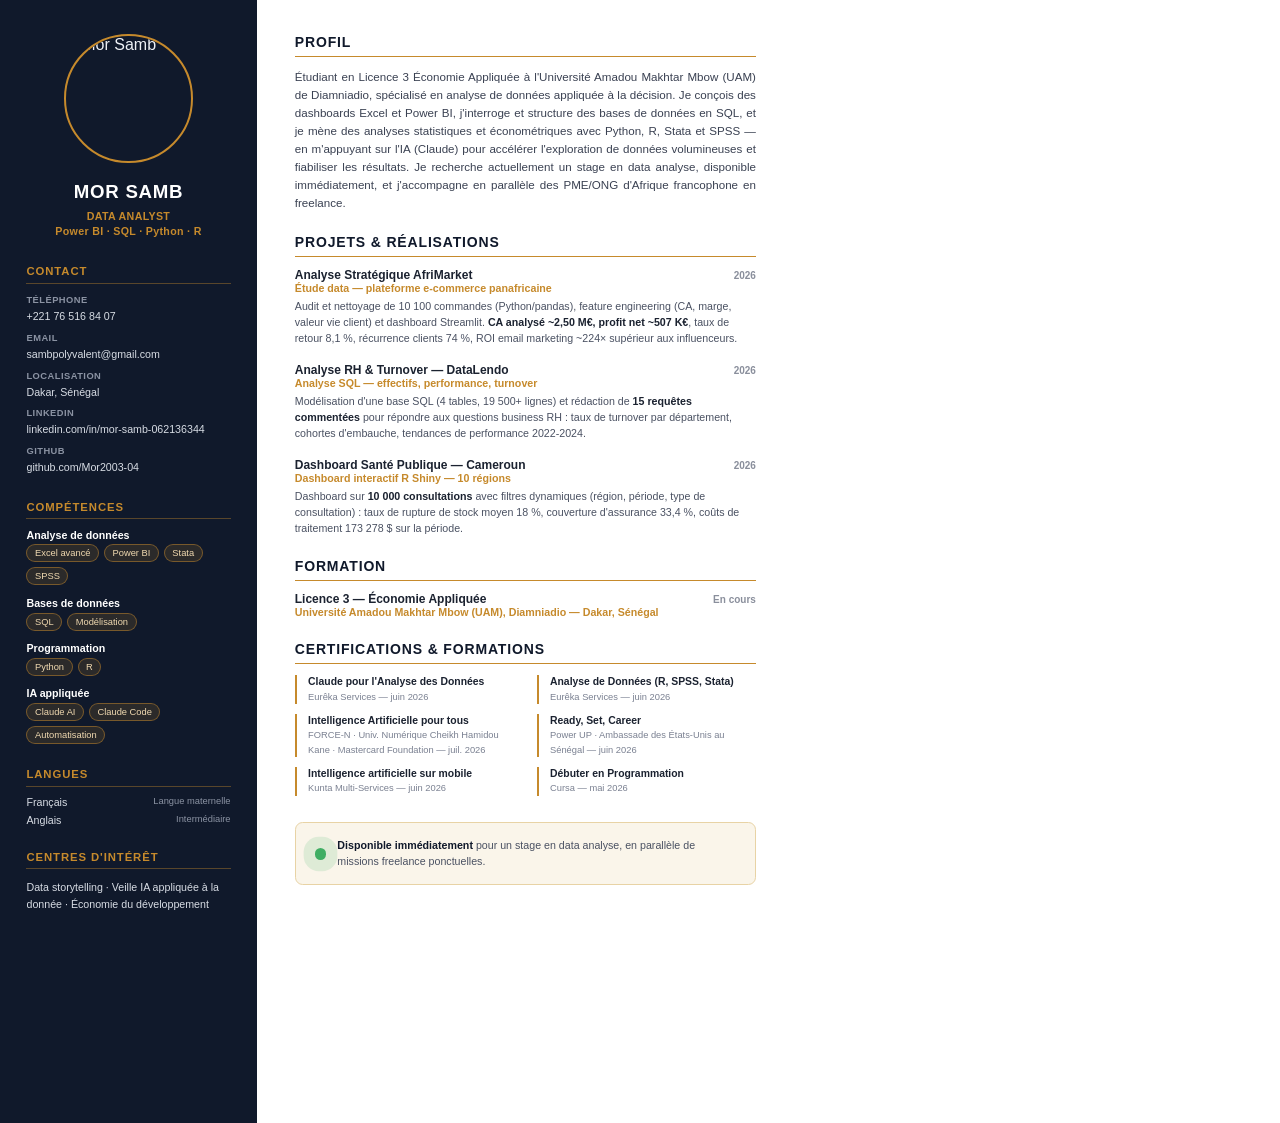
==== cv/cv-template.html @ 2011b8c5 "Restrict professional photo to the CV; restore original site photo, adjust English level The polishe" ====
<!DOCTYPE html>
<html lang="fr">
<head>
<meta charset="UTF-8">
<title>Mor SAMB — CV</title>
<style>
  @page { size: A4; margin: 0; }
  * { margin: 0; padding: 0; box-sizing: border-box; }
  html, body {
    width: 210mm;
    height: 297mm;
    font-family: 'Segoe UI', Arial, sans-serif;
    color: #1b2230;
    background: #ffffff;
  }
  .page {
    display: grid;
    grid-template-columns: 68mm 1fr;
    width: 210mm;
    min-height: 297mm;
  }

  /* ---------- SIDEBAR ---------- */
  .sidebar {
    background: #10192b;
    color: #eef1f6;
    padding: 9mm 7mm;
  }
  .photo-wrap {
    width: 34mm;
    height: 34mm;
    border-radius: 50%;
    overflow: hidden;
    margin: 0 auto 5mm;
    border: 2px solid #c68a2c;
  }
  .photo-wrap img {
    width: 100%;
    height: 100%;
    object-fit: cover;
    display: block;
  }
  .sidebar h1 {
    font-size: 14pt;
    text-align: center;
    letter-spacing: 0.04em;
    font-weight: 700;
    color: #ffffff;
  }
  .sidebar .role {
    text-align: center;
    font-size: 8pt;
    color: #c68a2c;
    font-weight: 600;
    letter-spacing: 0.03em;
    margin-top: 1.5mm;
    margin-bottom: 7mm;
    line-height: 1.4;
  }
  .side-block { margin-bottom: 6.5mm; }
  .side-title {
    font-size: 8.5pt;
    font-weight: 700;
    text-transform: uppercase;
    letter-spacing: 0.08em;
    color: #c68a2c;
    margin-bottom: 2.5mm;
    padding-bottom: 1.5mm;
    border-bottom: 1px solid rgba(198,138,44,0.4);
  }
  .contact-item {
    font-size: 8pt;
    line-height: 1.6;
    color: #d7dce4;
    word-break: break-word;
    margin-bottom: 1.5mm;
  }
  .contact-item b { color: #ffffff; display: block; font-size: 7pt; text-transform: uppercase; letter-spacing: 0.05em; color: #8b93a3; }
  .skill-group { margin-bottom: 3mm; }
  .skill-group .cat { font-size: 8pt; font-weight: 700; color: #ffffff; margin-bottom: 1mm; }
  .tag-row { display: flex; flex-wrap: wrap; gap: 1.3mm; }
  .tag {
    font-size: 7pt;
    background: rgba(198,138,44,0.15);
    border: 1px solid rgba(198,138,44,0.5);
    color: #f0d9b0;
    padding: 0.8mm 2mm;
    border-radius: 3mm;
  }
  .lang-row { display: flex; justify-content: space-between; font-size: 8pt; margin-bottom: 1.5mm; color: #d7dce4; }
  .lang-row span.level { color: #8b93a3; font-size: 7pt; }

  /* ---------- MAIN ---------- */
  .main { padding: 9mm 10mm; }
  .main-section { margin-bottom: 6mm; }
  .main-title {
    font-size: 10.5pt;
    font-weight: 700;
    text-transform: uppercase;
    letter-spacing: 0.06em;
    color: #10192b;
    margin-bottom: 3mm;
    padding-bottom: 1.5mm;
    border-bottom: 1.5px solid #c68a2c;
  }
  .profile-text {
    font-size: 8.7pt;
    line-height: 1.55;
    color: #3a4152;
    text-align: justify;
  }
  .entry { margin-bottom: 4.5mm; }
  .entry:last-child { margin-bottom: 0; }
  .entry-head {
    display: flex;
    justify-content: space-between;
    align-items: baseline;
    gap: 3mm;
  }
  .entry-title { font-size: 9pt; font-weight: 700; color: #1b2230; }
  .entry-org { font-size: 8pt; color: #c68a2c; font-weight: 600; }
  .entry-date { font-size: 7.5pt; color: #8a8f9c; white-space: nowrap; font-weight: 600; }
  .entry-desc { font-size: 8pt; line-height: 1.5; color: #4a5162; margin-top: 1mm; }
  .entry-desc b { color: #1b2230; }

  .cert-grid { display: grid; grid-template-columns: 1fr 1fr; gap: 2.5mm 6mm; }
  .cert-item { font-size: 7.8pt; line-height: 1.4; padding-left: 3mm; border-left: 2px solid #c68a2c; }
  .cert-item .c-title { font-weight: 700; color: #1b2230; display: block; }
  .cert-item .c-meta { color: #7a8091; font-size: 7pt; }

  .edu-item { margin-bottom: 2mm; }

  .avail-box {
    margin-top: 7mm;
    display: flex;
    align-items: center;
    gap: 3mm;
    background: #faf5ea;
    border: 1px solid #e8d3a5;
    border-radius: 2mm;
    padding: 4mm 5mm;
    font-size: 8pt;
    color: #4a5162;
    line-height: 1.45;
  }
  .avail-box b { color: #10192b; }
  .avail-dot {
    flex: 0 0 auto;
    width: 3mm;
    height: 3mm;
    border-radius: 50%;
    background: #3fae63;
    box-shadow: 0 0 0 3mm rgba(63,174,99,0.15);
  }
</style>
</head>
<body>
  <div class="page">
    <aside class="sidebar">
      <div class="photo-wrap"><img src="data:image/jpeg;base64,{{PHOTO_BASE64}}" alt="Mor Samb"></div>
      <h1>MOR SAMB</h1>
      <p class="role">DATA ANALYST<br>Power BI · SQL · Python · R</p>

      <div class="side-block">
        <div class="side-title">Contact</div>
        <div class="contact-item"><b>Téléphone</b>+221 76 516 84 07</div>
        <div class="contact-item"><b>Email</b>sambpolyvalent@gmail.com</div>
        <div class="contact-item"><b>Localisation</b>Dakar, Sénégal</div>
        <div class="contact-item"><b>LinkedIn</b>linkedin.com/in/mor-samb-062136344</div>
        <div class="contact-item"><b>GitHub</b>github.com/Mor2003-04</div>
      </div>

      <div class="side-block">
        <div class="side-title">Compétences</div>
        <div class="skill-group">
          <div class="cat">Analyse de données</div>
          <div class="tag-row">
            <span class="tag">Excel avancé</span><span class="tag">Power BI</span><span class="tag">Stata</span><span class="tag">SPSS</span>
          </div>
        </div>
        <div class="skill-group">
          <div class="cat">Bases de données</div>
          <div class="tag-row"><span class="tag">SQL</span><span class="tag">Modélisation</span></div>
        </div>
        <div class="skill-group">
          <div class="cat">Programmation</div>
          <div class="tag-row"><span class="tag">Python</span><span class="tag">R</span></div>
        </div>
        <div class="skill-group">
          <div class="cat">IA appliquée</div>
          <div class="tag-row"><span class="tag">Claude AI</span><span class="tag">Claude Code</span><span class="tag">Automatisation</span></div>
        </div>
      </div>

      <div class="side-block">
        <div class="side-title">Langues</div>
        <div class="lang-row"><span>Français</span><span class="level">Langue maternelle</span></div>
        <div class="lang-row"><span>Anglais</span><span class="level">Intermédiaire</span></div>
      </div>

      <div class="side-block">
        <div class="side-title">Centres d'intérêt</div>
        <div class="contact-item" style="margin:0;">Data storytelling · Veille IA appliquée à la donnée · Économie du développement</div>
      </div>
    </aside>

    <main class="main">
      <section class="main-section">
        <div class="main-title">Profil</div>
        <p class="profile-text">
          Étudiant en Licence 3 Économie Appliquée à l'Université Amadou Makhtar Mbow (UAM) de Diamniadio,
          spécialisé en analyse de données appliquée à la décision. Je conçois des dashboards Excel et Power BI,
          j'interroge et structure des bases de données en SQL, et je mène des analyses statistiques et
          économétriques avec Python, R, Stata et SPSS — en m'appuyant sur l'IA (Claude) pour accélérer
          l'exploration de données volumineuses et fiabiliser les résultats. Je recherche actuellement un stage
          en data analyse, disponible immédiatement, et j'accompagne en parallèle des PME/ONG d'Afrique
          francophone en freelance.
        </p>
      </section>

      <section class="main-section">
        <div class="main-title">Projets &amp; réalisations</div>

        <div class="entry">
          <div class="entry-head">
            <span class="entry-title">Analyse Stratégique AfriMarket</span>
            <span class="entry-date">2026</span>
          </div>
          <div class="entry-org">Étude data — plateforme e-commerce panafricaine</div>
          <p class="entry-desc">
            Audit et nettoyage de 10 100 commandes (Python/pandas), feature engineering (CA, marge, valeur vie
            client) et dashboard Streamlit. <b>CA analysé ~2,50 M€, profit net ~507 K€</b>, taux de retour 8,1 %,
            récurrence clients 74 %, ROI email marketing ~224× supérieur aux influenceurs.
          </p>
        </div>

        <div class="entry">
          <div class="entry-head">
            <span class="entry-title">Analyse RH &amp; Turnover — DataLendo</span>
            <span class="entry-date">2026</span>
          </div>
          <div class="entry-org">Analyse SQL — effectifs, performance, turnover</div>
          <p class="entry-desc">
            Modélisation d'une base SQL (4 tables, 19 500+ lignes) et rédaction de <b>15 requêtes commentées</b>
            pour répondre aux questions business RH : taux de turnover par département, cohortes d'embauche,
            tendances de performance 2022-2024.
          </p>
        </div>

        <div class="entry">
          <div class="entry-head">
            <span class="entry-title">Dashboard Santé Publique — Cameroun</span>
            <span class="entry-date">2026</span>
          </div>
          <div class="entry-org">Dashboard interactif R Shiny — 10 régions</div>
          <p class="entry-desc">
            Dashboard sur <b>10 000 consultations</b> avec filtres dynamiques (région, période, type de
            consultation) : taux de rupture de stock moyen 18 %, couverture d'assurance 33,4 %, coûts de
            traitement 173 278 $ sur la période.
          </p>
        </div>
      </section>

      <section class="main-section">
        <div class="main-title">Formation</div>
        <div class="entry edu-item">
          <div class="entry-head">
            <span class="entry-title">Licence 3 — Économie Appliquée</span>
            <span class="entry-date">En cours</span>
          </div>
          <div class="entry-org">Université Amadou Makhtar Mbow (UAM), Diamniadio — Dakar, Sénégal</div>
        </div>
      </section>

      <section class="main-section">
        <div class="main-title">Certifications &amp; formations</div>
        <div class="cert-grid">
          <div class="cert-item">
            <span class="c-title">Claude pour l'Analyse des Données</span>
            <span class="c-meta">Eurêka Services — juin 2026</span>
          </div>
          <div class="cert-item">
            <span class="c-title">Analyse de Données (R, SPSS, Stata)</span>
            <span class="c-meta">Eurêka Services — juin 2026</span>
          </div>
          <div class="cert-item">
            <span class="c-title">Intelligence Artificielle pour tous</span>
            <span class="c-meta">FORCE-N · Univ. Numérique Cheikh Hamidou Kane · Mastercard Foundation — juil. 2026</span>
          </div>
          <div class="cert-item">
            <span class="c-title">Ready, Set, Career</span>
            <span class="c-meta">Power UP · Ambassade des États-Unis au Sénégal — juin 2026</span>
          </div>
          <div class="cert-item">
            <span class="c-title">Intelligence artificielle sur mobile</span>
            <span class="c-meta">Kunta Multi-Services — juin 2026</span>
          </div>
          <div class="cert-item">
            <span class="c-title">Débuter en Programmation</span>
            <span class="c-meta">Cursa — mai 2026</span>
          </div>
        </div>
      </section>

      <section class="avail-box">
        <span class="avail-dot"></span>
        <div>
          <b>Disponible immédiatement</b> pour un stage en data analyse, en parallèle de missions freelance ponctuelles.
        </div>
      </section>
    </main>
  </div>
</body>
</html>
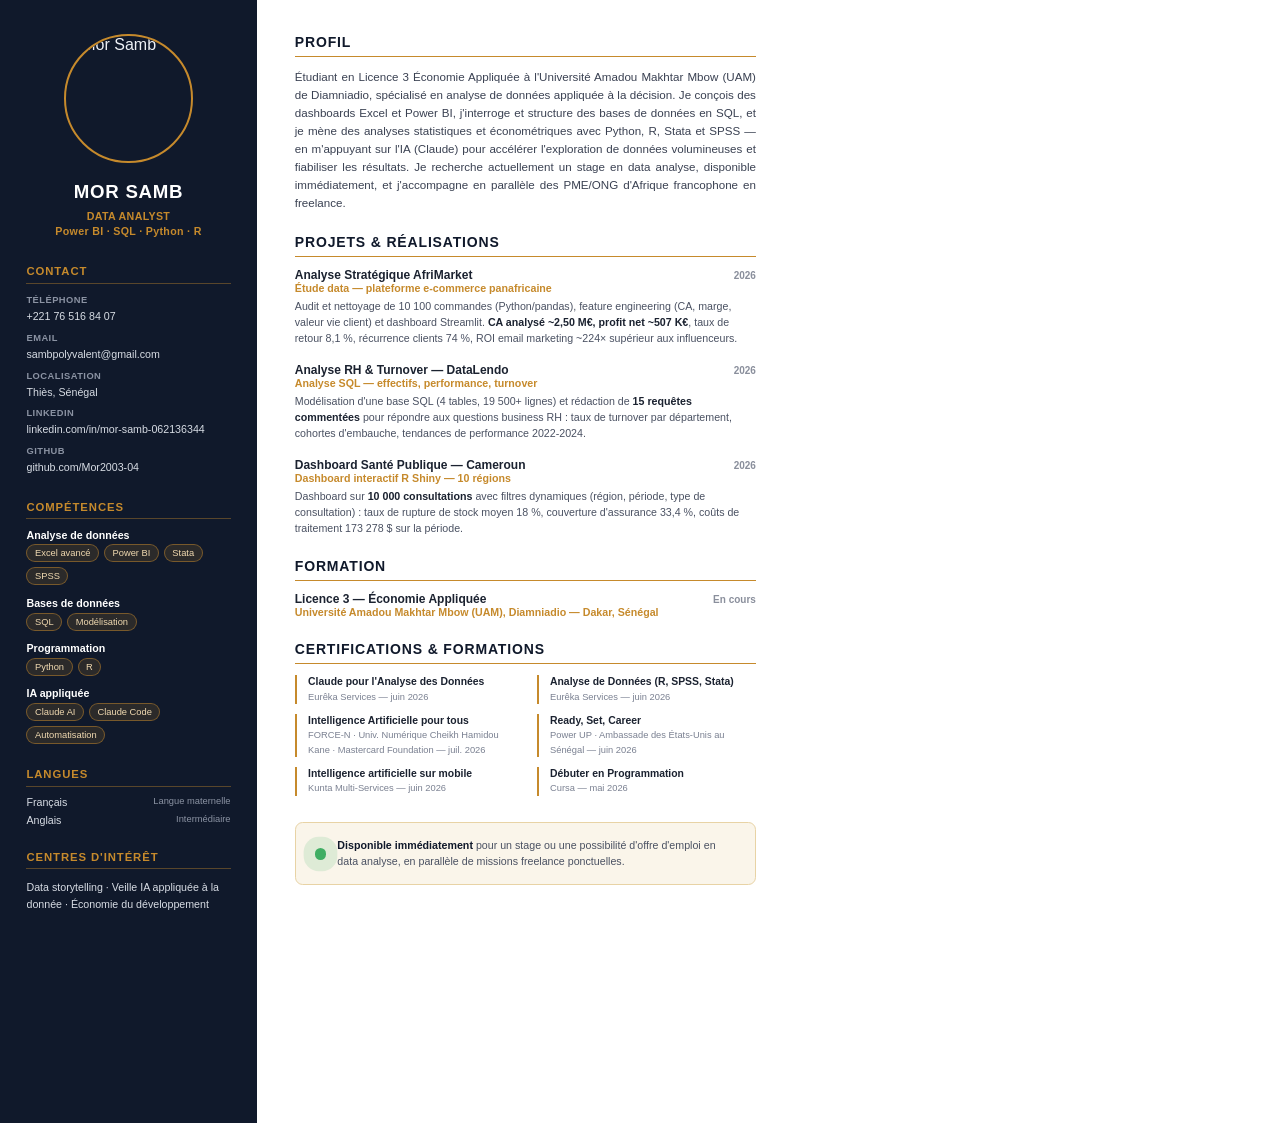
==== commit 2e43e85f: "CV location to Thiès, broaden availability messaging beyond stage+freelance CV contact location now " ====
--- a/cv/cv-template.html
+++ b/cv/cv-template.html
@@ -165,7 +165,7 @@
         <div class="side-title">Contact</div>
         <div class="contact-item"><b>Téléphone</b>+221 76 516 84 07</div>
         <div class="contact-item"><b>Email</b>sambpolyvalent@gmail.com</div>
-        <div class="contact-item"><b>Localisation</b>Dakar, Sénégal</div>
+        <div class="contact-item"><b>Localisation</b>Thiès, Sénégal</div>
         <div class="contact-item"><b>LinkedIn</b>linkedin.com/in/mor-samb-062136344</div>
         <div class="contact-item"><b>GitHub</b>github.com/Mor2003-04</div>
       </div>
@@ -305,7 +305,7 @@
       <section class="avail-box">
         <span class="avail-dot"></span>
         <div>
-          <b>Disponible immédiatement</b> pour un stage en data analyse, en parallèle de missions freelance ponctuelles.
+          <b>Disponible immédiatement</b> pour un stage ou une possibilité d'offre d'emploi en data analyse, en parallèle de missions freelance ponctuelles.
         </div>
       </section>
     </main>
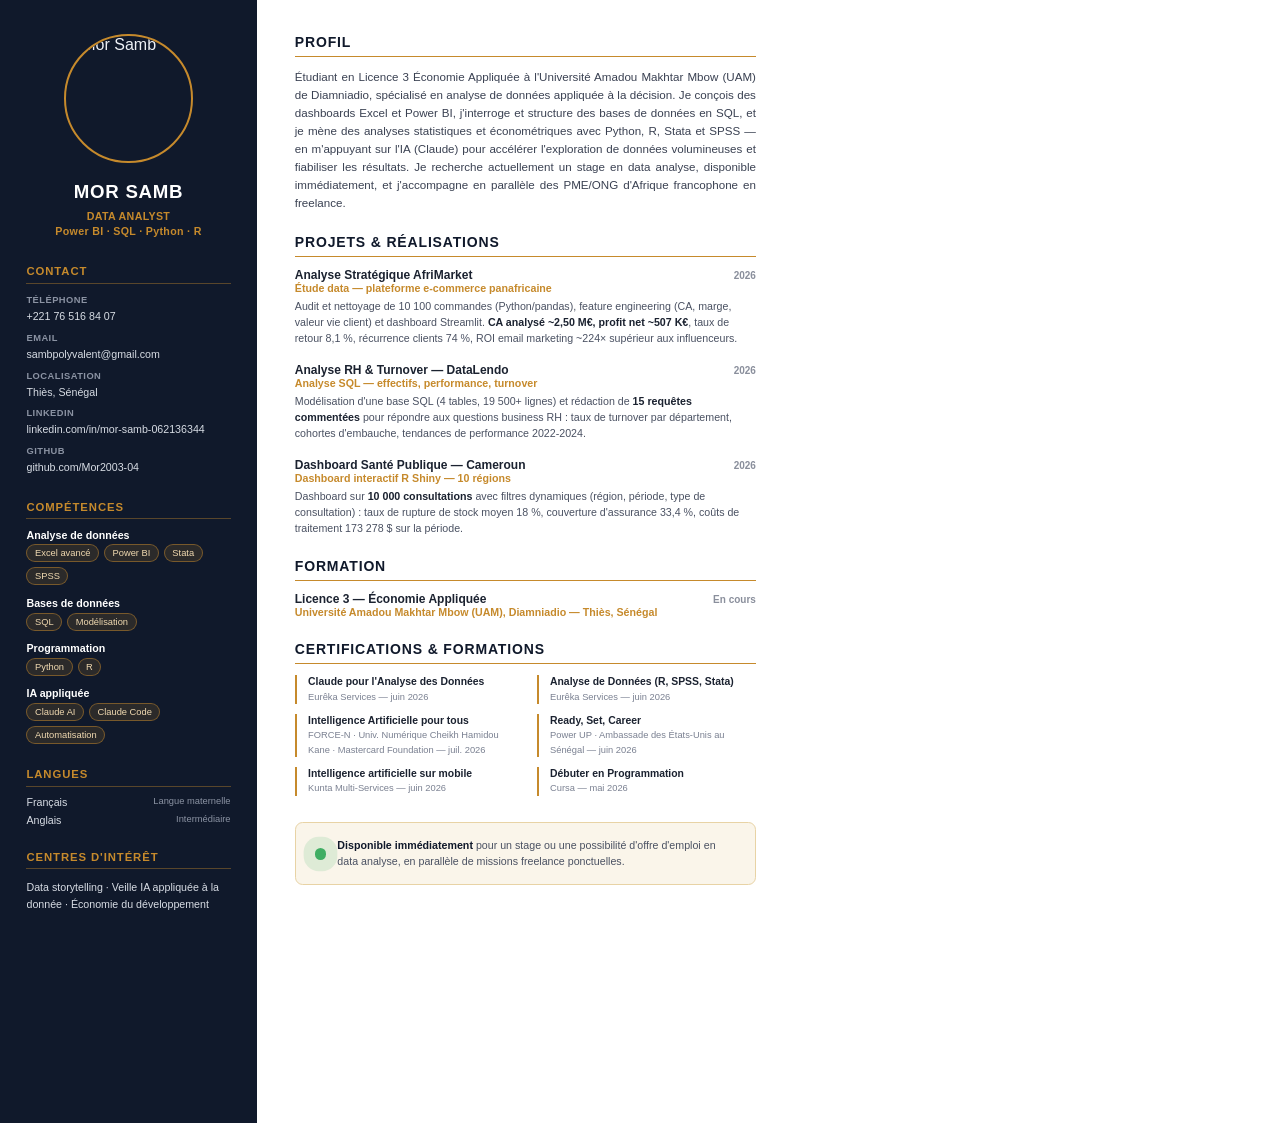
==== commit c06cfe6d: "Simplify hero badge, add closing motivation quote, set CV university location to Thiès Removed the "" ====
--- a/cv/cv-template.html
+++ b/cv/cv-template.html
@@ -268,7 +268,7 @@
             <span class="entry-title">Licence 3 — Économie Appliquée</span>
             <span class="entry-date">En cours</span>
           </div>
-          <div class="entry-org">Université Amadou Makhtar Mbow (UAM), Diamniadio — Dakar, Sénégal</div>
+          <div class="entry-org">Université Amadou Makhtar Mbow (UAM), Diamniadio — Thiès, Sénégal</div>
         </div>
       </section>
 
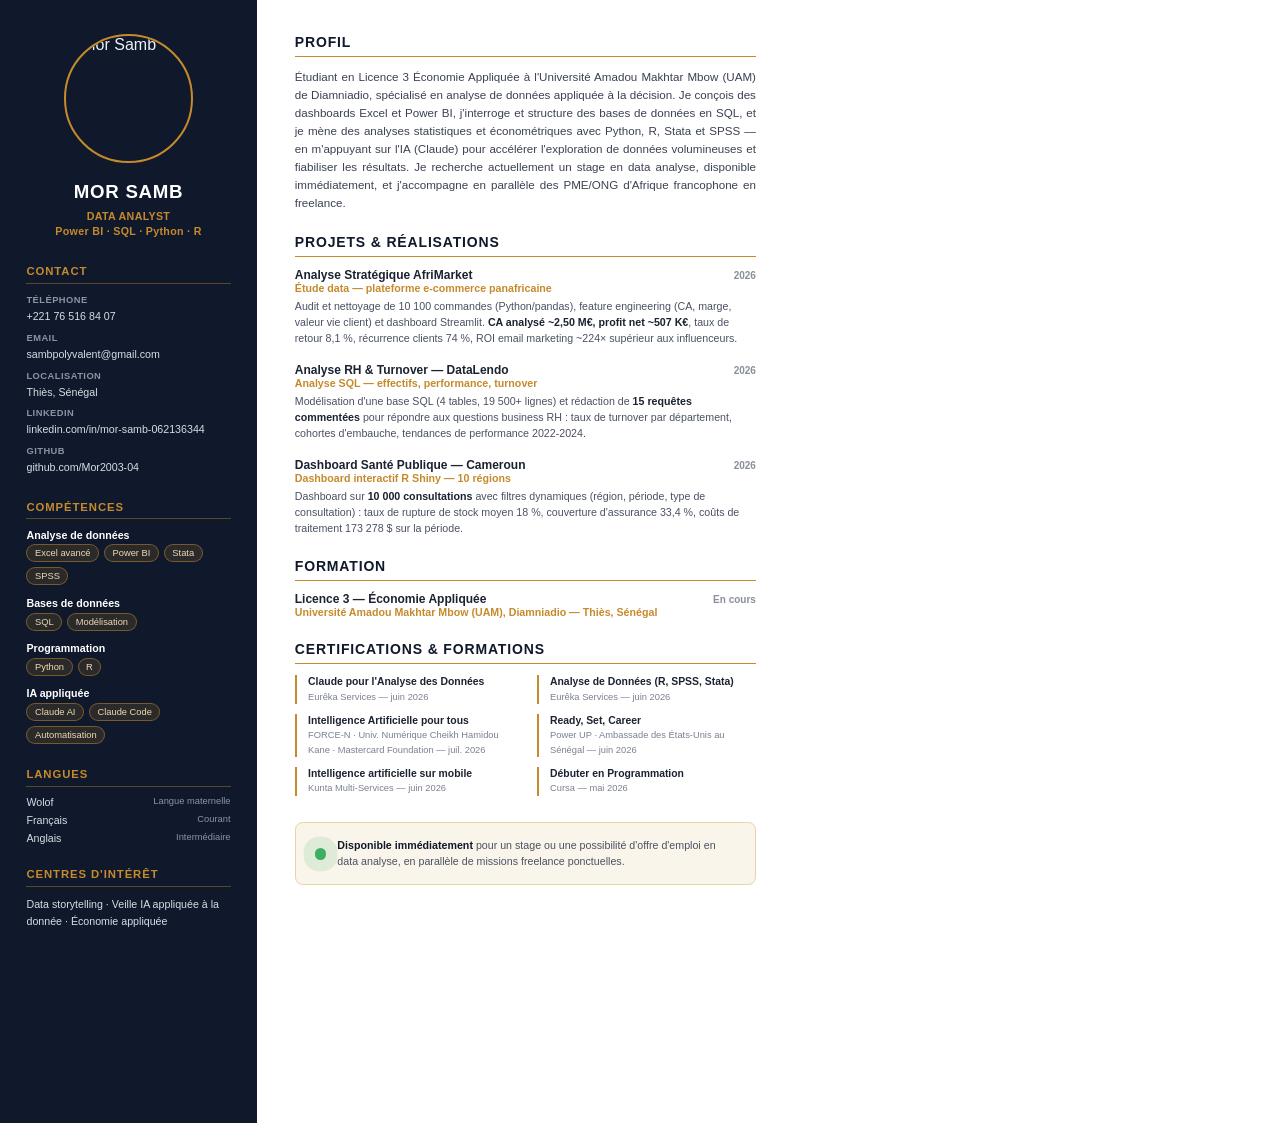
==== commit 70a2b26e: "Fix location and language inconsistencies: Thiès everywhere personal, real language levels - Site me" ====
--- a/cv/cv-template.html
+++ b/cv/cv-template.html
@@ -194,13 +194,14 @@
 
       <div class="side-block">
         <div class="side-title">Langues</div>
-        <div class="lang-row"><span>Français</span><span class="level">Langue maternelle</span></div>
+        <div class="lang-row"><span>Wolof</span><span class="level">Langue maternelle</span></div>
+        <div class="lang-row"><span>Français</span><span class="level">Courant</span></div>
         <div class="lang-row"><span>Anglais</span><span class="level">Intermédiaire</span></div>
       </div>
 
       <div class="side-block">
         <div class="side-title">Centres d'intérêt</div>
-        <div class="contact-item" style="margin:0;">Data storytelling · Veille IA appliquée à la donnée · Économie du développement</div>
+        <div class="contact-item" style="margin:0;">Data storytelling · Veille IA appliquée à la donnée · Économie appliquée</div>
       </div>
     </aside>
 
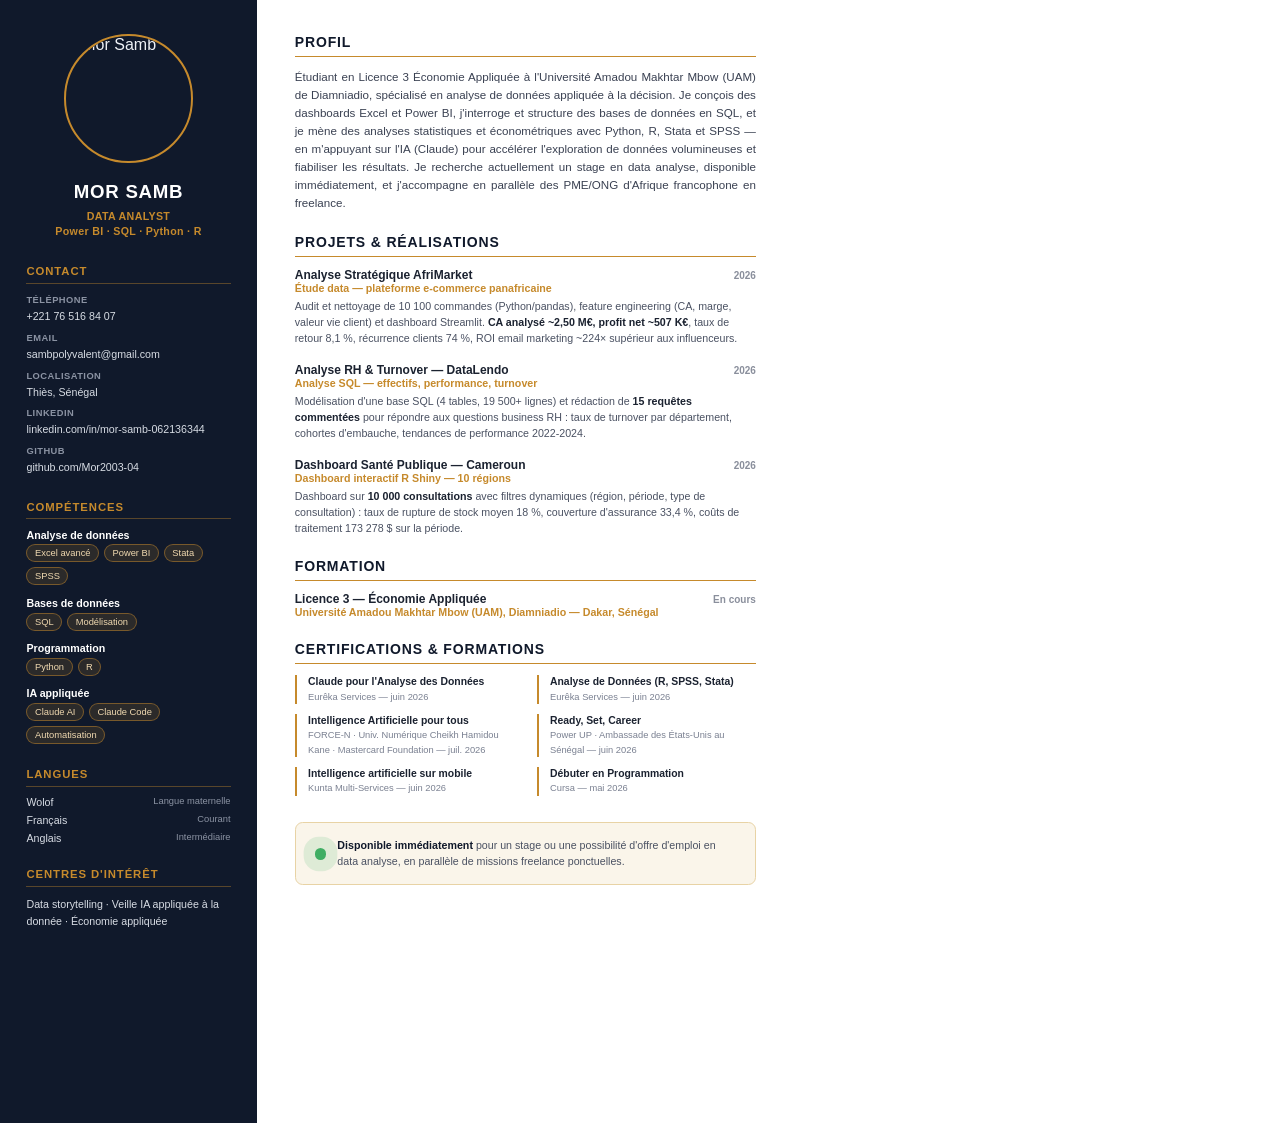
==== commit 3603960d: "Fix Formation location, drop cert downloads and site GitHub link - CV: "Formation" now correctly say" ====
--- a/cv/cv-template.html
+++ b/cv/cv-template.html
@@ -269,7 +269,7 @@
             <span class="entry-title">Licence 3 — Économie Appliquée</span>
             <span class="entry-date">En cours</span>
           </div>
-          <div class="entry-org">Université Amadou Makhtar Mbow (UAM), Diamniadio — Thiès, Sénégal</div>
+          <div class="entry-org">Université Amadou Makhtar Mbow (UAM), Diamniadio — Dakar, Sénégal</div>
         </div>
       </section>
 
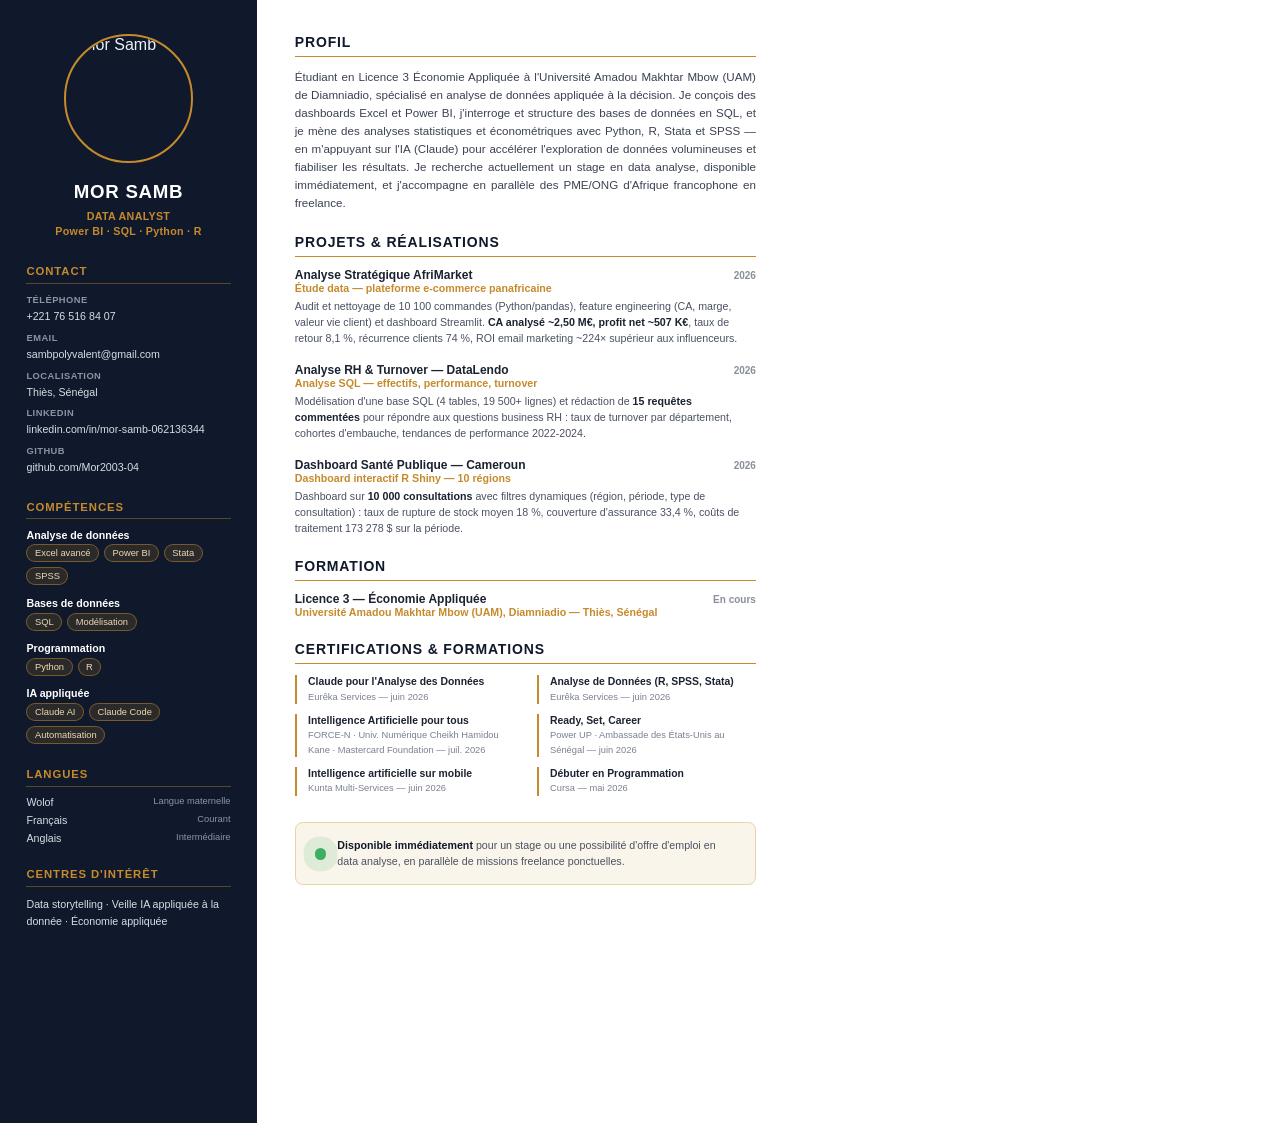
==== commit e66b92a8: "Restore Thiès in CV Formation entry per explicit instruction" ====
--- a/cv/cv-template.html
+++ b/cv/cv-template.html
@@ -269,7 +269,7 @@
             <span class="entry-title">Licence 3 — Économie Appliquée</span>
             <span class="entry-date">En cours</span>
           </div>
-          <div class="entry-org">Université Amadou Makhtar Mbow (UAM), Diamniadio — Dakar, Sénégal</div>
+          <div class="entry-org">Université Amadou Makhtar Mbow (UAM), Diamniadio — Thiès, Sénégal</div>
         </div>
       </section>
 
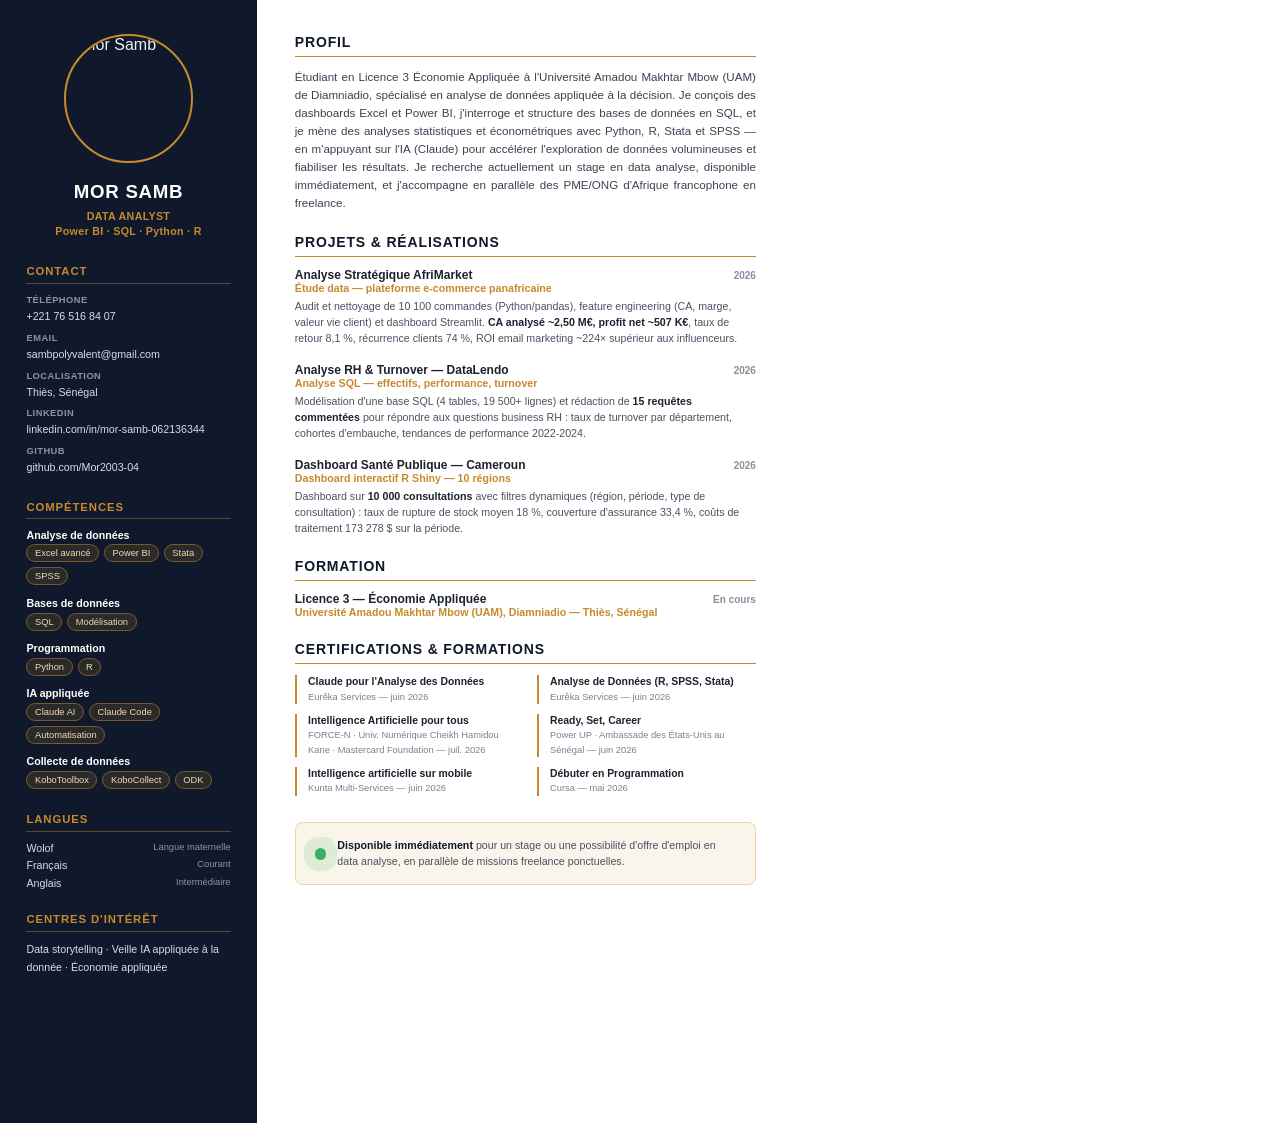
==== commit b05600c6: "Add Data Collection skill (KoboToolbox, KoboCollect, ODK) New skill card on the site and skill group" ====
--- a/cv/cv-template.html
+++ b/cv/cv-template.html
@@ -190,6 +190,10 @@
           <div class="cat">IA appliquée</div>
           <div class="tag-row"><span class="tag">Claude AI</span><span class="tag">Claude Code</span><span class="tag">Automatisation</span></div>
         </div>
+        <div class="skill-group">
+          <div class="cat">Collecte de données</div>
+          <div class="tag-row"><span class="tag">KoboToolbox</span><span class="tag">KoboCollect</span><span class="tag">ODK</span></div>
+        </div>
       </div>
 
       <div class="side-block">
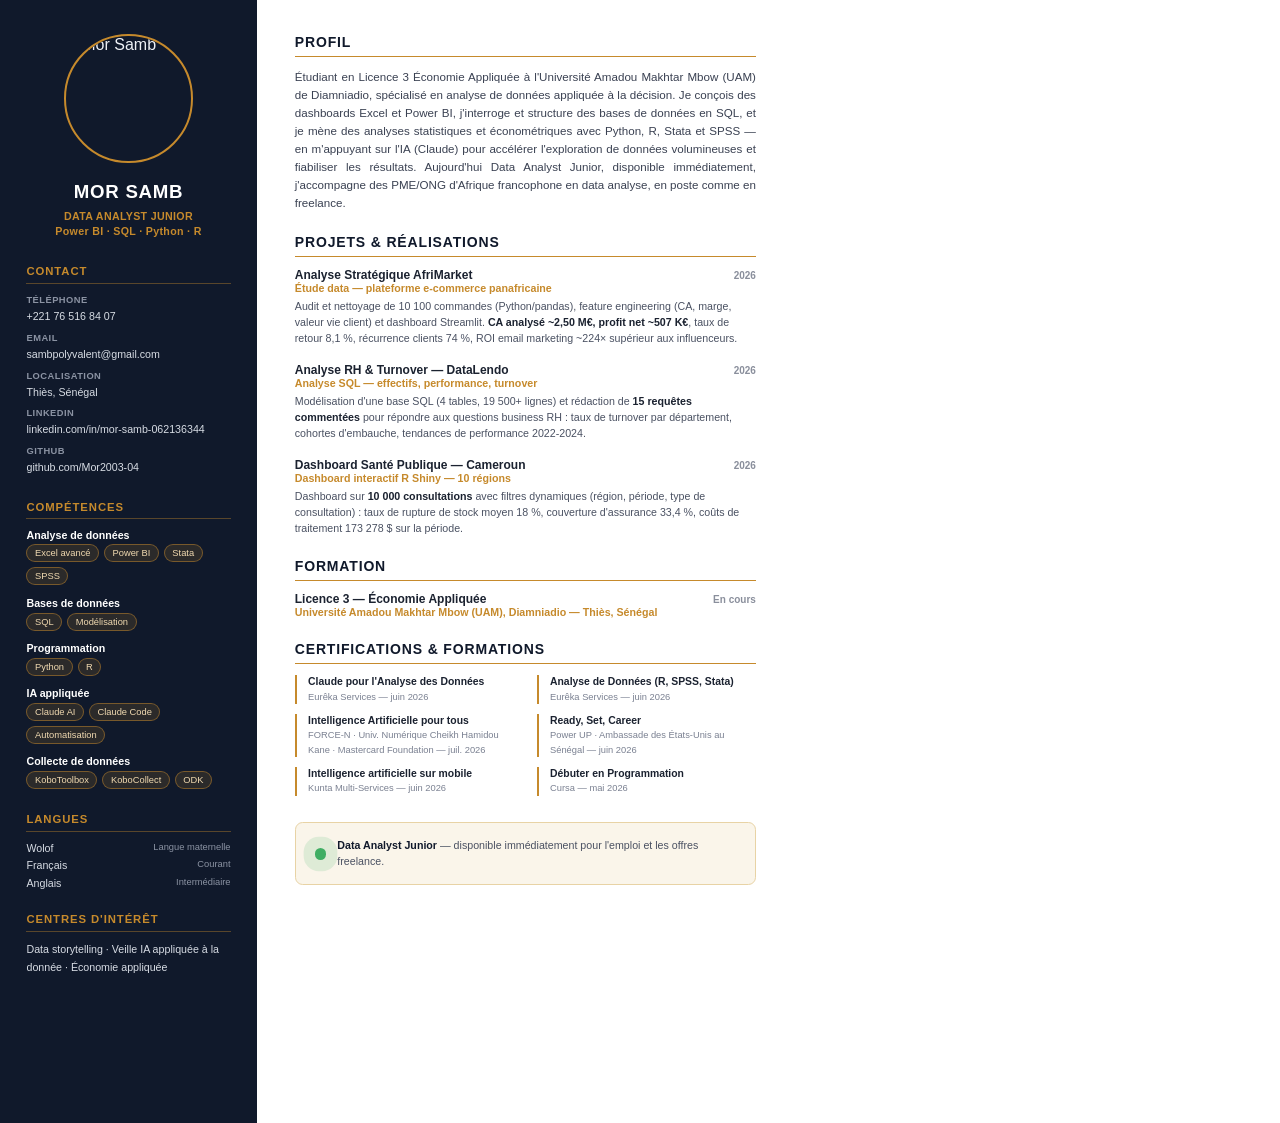
==== commit 601b964f: "Reposition from internship-seeking to Junior Data Analyst, ready for hire Removes every "looking for" ====
--- a/cv/cv-template.html
+++ b/cv/cv-template.html
@@ -159,7 +159,7 @@
     <aside class="sidebar">
       <div class="photo-wrap"><img src="data:image/jpeg;base64,{{PHOTO_BASE64}}" alt="Mor Samb"></div>
       <h1>MOR SAMB</h1>
-      <p class="role">DATA ANALYST<br>Power BI · SQL · Python · R</p>
+      <p class="role">DATA ANALYST JUNIOR<br>Power BI · SQL · Python · R</p>
 
       <div class="side-block">
         <div class="side-title">Contact</div>
@@ -217,9 +217,9 @@
           spécialisé en analyse de données appliquée à la décision. Je conçois des dashboards Excel et Power BI,
           j'interroge et structure des bases de données en SQL, et je mène des analyses statistiques et
           économétriques avec Python, R, Stata et SPSS — en m'appuyant sur l'IA (Claude) pour accélérer
-          l'exploration de données volumineuses et fiabiliser les résultats. Je recherche actuellement un stage
-          en data analyse, disponible immédiatement, et j'accompagne en parallèle des PME/ONG d'Afrique
-          francophone en freelance.
+          l'exploration de données volumineuses et fiabiliser les résultats. Aujourd'hui Data Analyst Junior,
+          disponible immédiatement, j'accompagne des PME/ONG d'Afrique francophone en data analyse, en poste
+          comme en freelance.
         </p>
       </section>
 
@@ -310,7 +310,7 @@
       <section class="avail-box">
         <span class="avail-dot"></span>
         <div>
-          <b>Disponible immédiatement</b> pour un stage ou une possibilité d'offre d'emploi en data analyse, en parallèle de missions freelance ponctuelles.
+          <b>Data Analyst Junior</b> — disponible immédiatement pour l'emploi et les offres freelance.
         </div>
       </section>
     </main>
